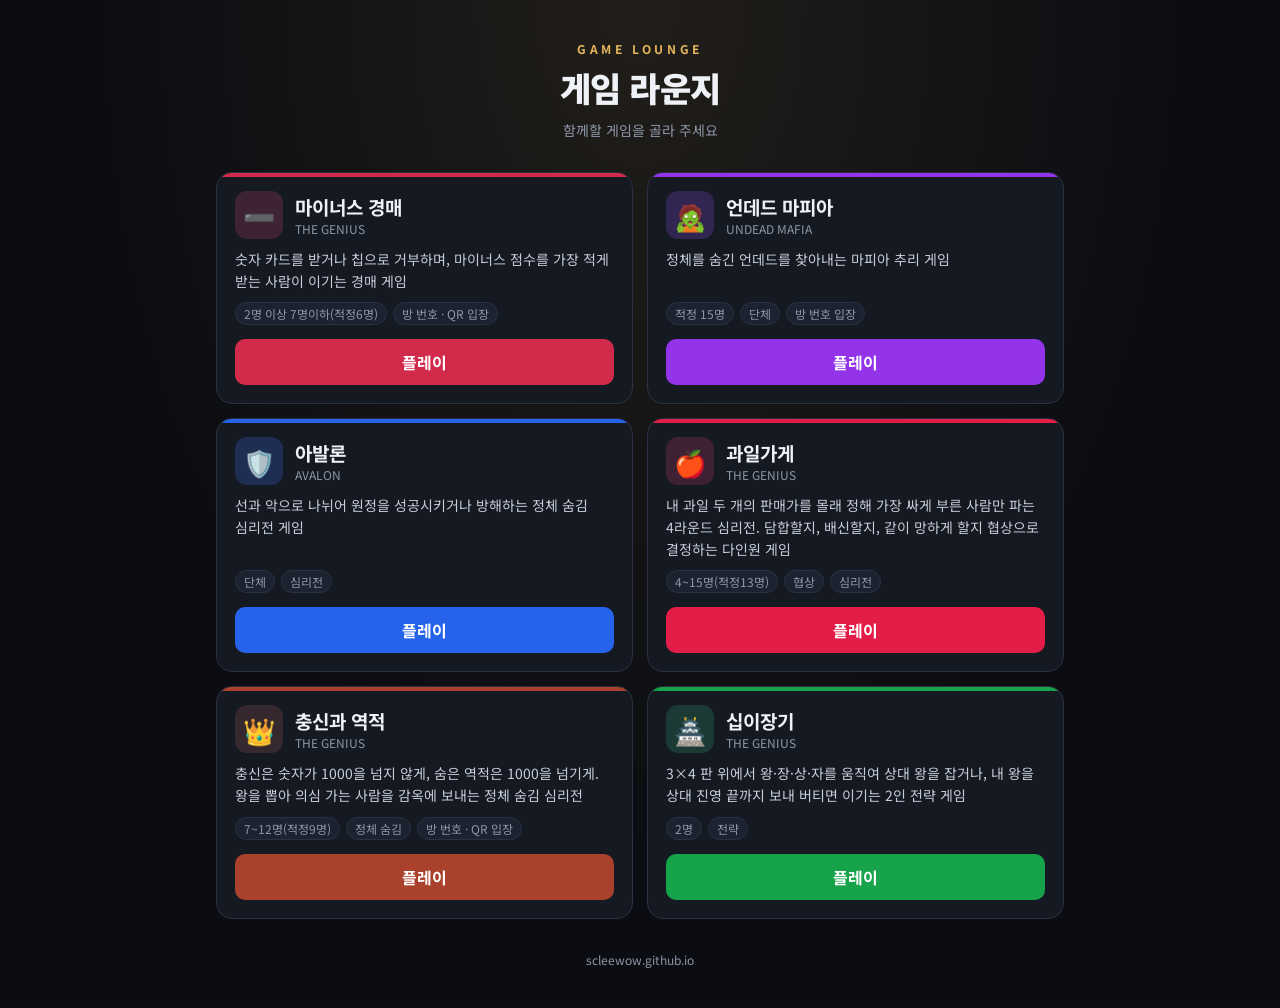
==== index.html @ 60fb1558 "Add new game section for 충신과 역적" ====
<!doctype html>
<html lang="ko">
<head>
  <meta charset="utf-8" />
  <meta name="viewport" content="width=device-width, initial-scale=1, viewport-fit=cover" />
  <meta name="theme-color" content="#0b0d12" />
  <title>게임 라운지</title>
  <link rel="icon" href="data:image/svg+xml,%3Csvg xmlns='http://www.w3.org/2000/svg' viewBox='0 0 32 32'%3E%3Crect width='32' height='32' rx='7' fill='%23e6b65c'/%3E%3Ctext x='16' y='22' font-size='16' text-anchor='middle'%3E%F0%9F%8E%B2%3C/text%3E%3C/svg%3E" />
  <link rel="preconnect" href="https://fonts.googleapis.com" />
  <link rel="preconnect" href="https://fonts.gstatic.com" crossorigin />
  <link href="https://fonts.googleapis.com/css2?family=Noto+Sans+KR:wght@400;500;700;900&display=swap" rel="stylesheet" />
  <style>
    :root {
      --bg: #0b0d12;
      --panel: #151922;
      --panel-2: #1c2230;
      --line: #2a3142;
      --text: #eef1f6;
      --muted: #8d96a8;
      --gold: #e6b65c;
    }
    * { box-sizing: border-box; }
    html, body { margin: 0; }
    body {
      font-family: 'Noto Sans KR', system-ui, sans-serif;
      color: var(--text);
      background:
        radial-gradient(ellipse at top, rgba(230, 182, 92, 0.10), transparent 60%),
        var(--bg);
      min-height: 100vh;
      -webkit-tap-highlight-color: transparent;
    }
    .wrap {
      max-width: 880px;
      margin: 0 auto;
      padding: 40px 16px calc(40px + env(safe-area-inset-bottom));
    }
    header { text-align: center; margin-bottom: 32px; }
    header .kicker {
      color: var(--gold);
      font-size: 12px;
      font-weight: 700;
      letter-spacing: 0.3em;
    }
    header h1 {
      margin: 6px 0 8px;
      font-size: 34px;
      font-weight: 900;
      letter-spacing: -0.02em;
    }
    header p { margin: 0; color: var(--muted); font-size: 14px; }

    .grid {
      display: grid;
      grid-template-columns: repeat(auto-fill, minmax(300px, 1fr));
      gap: 14px;
    }
    .card {
      position: relative;
      display: flex;
      flex-direction: column;
      gap: 10px;
      padding: 18px;
      border-radius: 16px;
      background: var(--panel);
      border: 1px solid var(--line);
      color: inherit;
      text-decoration: none;
      overflow: hidden;
      transition: transform 0.15s, border-color 0.15s;
    }
    .card::before {
      content: '';
      position: absolute;
      inset: 0 0 auto 0;
      height: 4px;
      background: var(--accent);
    }
    .card:hover, .card:focus-visible { transform: translateY(-2px); border-color: var(--accent); outline: none; }
    .card:active { transform: translateY(0); }
    .card-top { display: flex; align-items: center; gap: 12px; }
    .icon {
      width: 48px;
      height: 48px;
      flex: 0 0 auto;
      border-radius: 12px;
      display: flex;
      align-items: center;
      justify-content: center;
      font-size: 26px;
      background: color-mix(in srgb, var(--accent) 18%, var(--panel-2));
    }
    .card h2 { margin: 0; font-size: 19px; font-weight: 700; }
    .card .sub { font-size: 12px; color: var(--muted); }
    .card .desc { margin: 0; font-size: 14px; line-height: 1.55; color: #c7cdd8; word-break: keep-all; flex: 1; }
    .meta { display: flex; flex-wrap: wrap; gap: 6px; }
    .tag {
      font-size: 12px;
      padding: 2px 8px;
      border-radius: 999px;
      background: var(--panel-2);
      border: 1px solid var(--line);
      color: var(--muted);
    }
    .play {
      margin-top: 4px;
      text-align: center;
      font-weight: 700;
      padding: 11px;
      border-radius: 10px;
      background: var(--accent);
      color: #fff;
    }
    footer { margin-top: 32px; text-align: center; color: var(--muted); font-size: 12px; }
  </style>
</head>
<body>
  <div class="wrap">
    <header>
      <div class="kicker">GAME LOUNGE</div>
      <h1>게임 라운지</h1>
      <p>함께할 게임을 골라 주세요</p>
    </header>

    <main class="grid" id="games"></main>

    <footer>scleewow.github.io</footer>
  </div>

  <script>
    // 게임을 추가하려면 이 목록에 한 줄만 추가하면 됩니다.
    const GAMES = [
      {
        path: 'minus/',
        icon: '➖',
        title: '마이너스 경매',
        sub: 'THE GENIUS',
        desc: '숫자 카드를 받거나 칩으로 거부하며, 마이너스 점수를 가장 적게 받는 사람이 이기는 경매 게임',
        tags: ['2명 이상 7명이하(적정6명)', '방 번호 · QR 입장'],
        accent: '#d12a4a',
      },
      {
        path: 'mafia/',
        icon: '🧟',
        title: '언데드 마피아',
        sub: 'UNDEAD MAFIA',
        desc: '정체를 숨긴 언데드를 찾아내는 마피아 추리 게임',
        tags: ['적정 15명', '단체', '방 번호 입장'],
        accent: '#9333ea',
      },
      {
        path: 'avalon/',
        icon: '🛡️',
        title: '아발론',
        sub: 'AVALON',
        desc: '선과 악으로 나뉘어 원정을 성공시키거나 방해하는 정체 숨김 심리전 게임',
        tags: ['단체', '심리전'],
        accent: '#2563eb',
      },
      {
        path: 'fruit/',
        icon: '🍎',
        title: '과일가게',
        sub: 'THE GENIUS',
        desc: '내 과일 두 개의 판매가를 몰래 정해 가장 싸게 부른 사람만 파는 4라운드 심리전. 담합할지, 배신할지, 같이 망하게 할지 협상으로 결정하는 다인원 게임',
        tags: ['4~15명(적정13명)', '협상', '심리전'],
        accent: '#e11d48',
      },      
      {
        path: 'loyal/',
        icon: '👑',
        title: '충신과 역적',
        sub: 'THE GENIUS',
        desc: '충신은 숫자가 1000을 넘지 않게, 숨은 역적은 1000을 넘기게. 왕을 뽑아 의심 가는 사람을 감옥에 보내는 정체 숨김 심리전',
        tags: ['7~12명(적정9명)', '정체 숨김', '방 번호 · QR 입장'],
        accent: '#a9412c',
      },
      {
        path: 'chess/',
        icon: '🏯',
        title: '십이장기',
        sub: 'THE GENIUS',
        desc: '3×4 판 위에서 왕·장·상·자를 움직여 상대 왕을 잡거나, 내 왕을 상대 진영 끝까지 보내 버티면 이기는 2인 전략 게임',
        tags: ['2명', '전략'],
        accent: '#16a34a',
      },
    ];

    const esc = (s) => String(s).replace(/[&<>"']/g, (c) => (
      { '&': '&amp;', '<': '&lt;', '>': '&gt;', '"': '&quot;', "'": '&#39;' }[c]));

    document.getElementById('games').innerHTML = GAMES.map((g) => `
      <a class="card" href="${esc(g.path)}" style="--accent:${esc(g.accent)}">
        <div class="card-top">
          <div class="icon">${g.icon}</div>
          <div>
            <h2>${esc(g.title)}</h2>
            <div class="sub">${esc(g.sub)}</div>
          </div>
        </div>
        <p class="desc">${esc(g.desc)}</p>
        <div class="meta">${g.tags.map((t) => `<span class="tag">${esc(t)}</span>`).join('')}</div>
        <div class="play">플레이</div>
      </a>`).join('');
  </script>
</body>
</html>
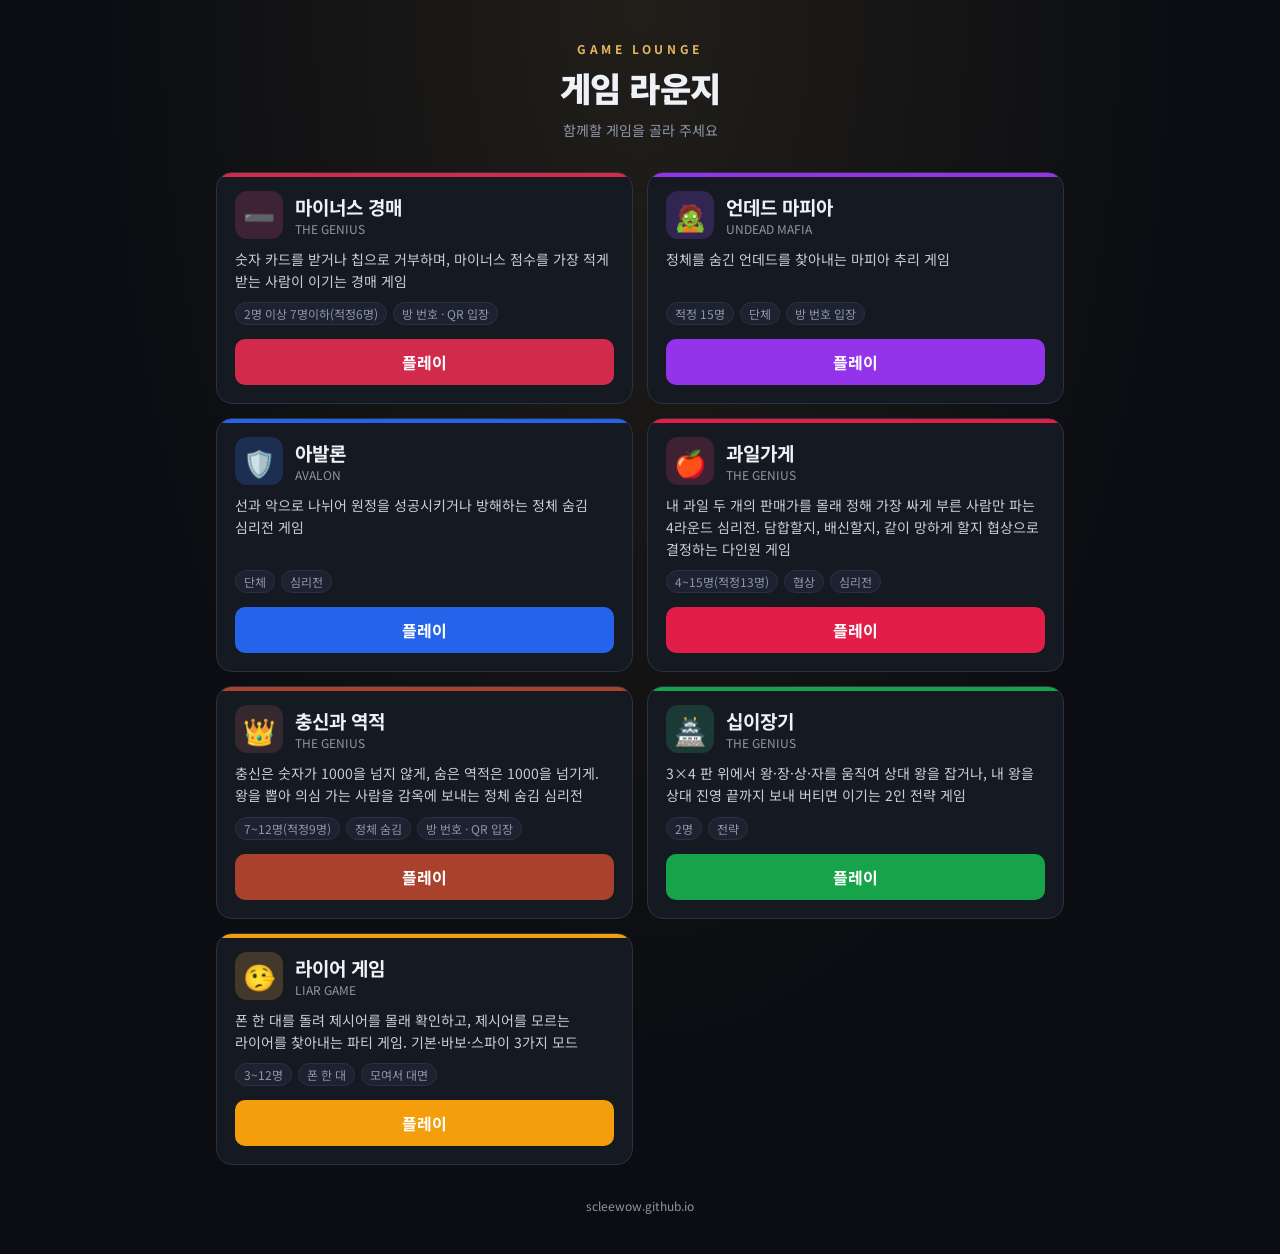
==== commit 4814a733: "Update index.html" ====
--- a/index.html
+++ b/index.html
@@ -184,6 +184,15 @@
         tags: ['2명', '전략'],
         accent: '#16a34a',
       },
+      {
+        path: 'lier/',
+        icon: '🤥',
+        title: '라이어 게임',
+        sub: 'LIAR GAME',
+        desc: '폰 한 대를 돌려 제시어를 몰래 확인하고, 제시어를 모르는 라이어를 찾아내는 파티 게임. 기본·바보·스파이 3가지 모드',
+        tags: ['3~12명', '폰 한 대', '모여서 대면'],
+        accent: '#f59e0b',
+      },
     ];
 
     const esc = (s) => String(s).replace(/[&<>"']/g, (c) => (
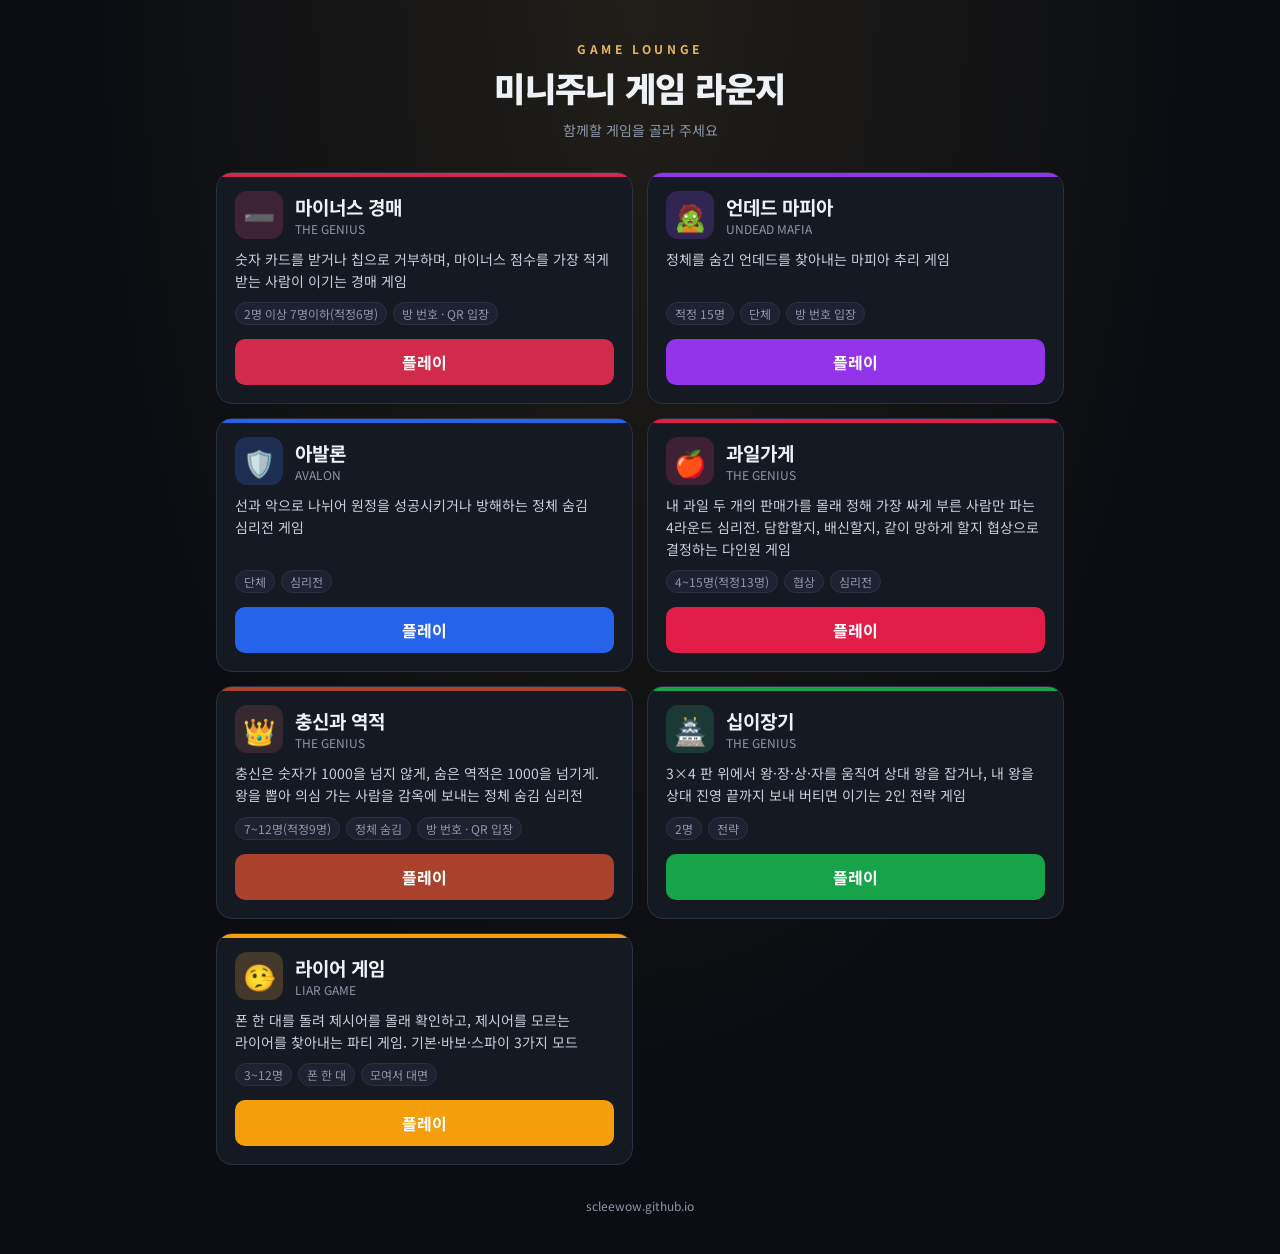
==== commit 78a433ab: "Update index.html" ====
--- a/index.html
+++ b/index.html
@@ -118,7 +118,7 @@
   <div class="wrap">
     <header>
       <div class="kicker">GAME LOUNGE</div>
-      <h1>게임 라운지</h1>
+      <h1>미니주니 게임 라운지</h1>
       <p>함께할 게임을 골라 주세요</p>
     </header>
 
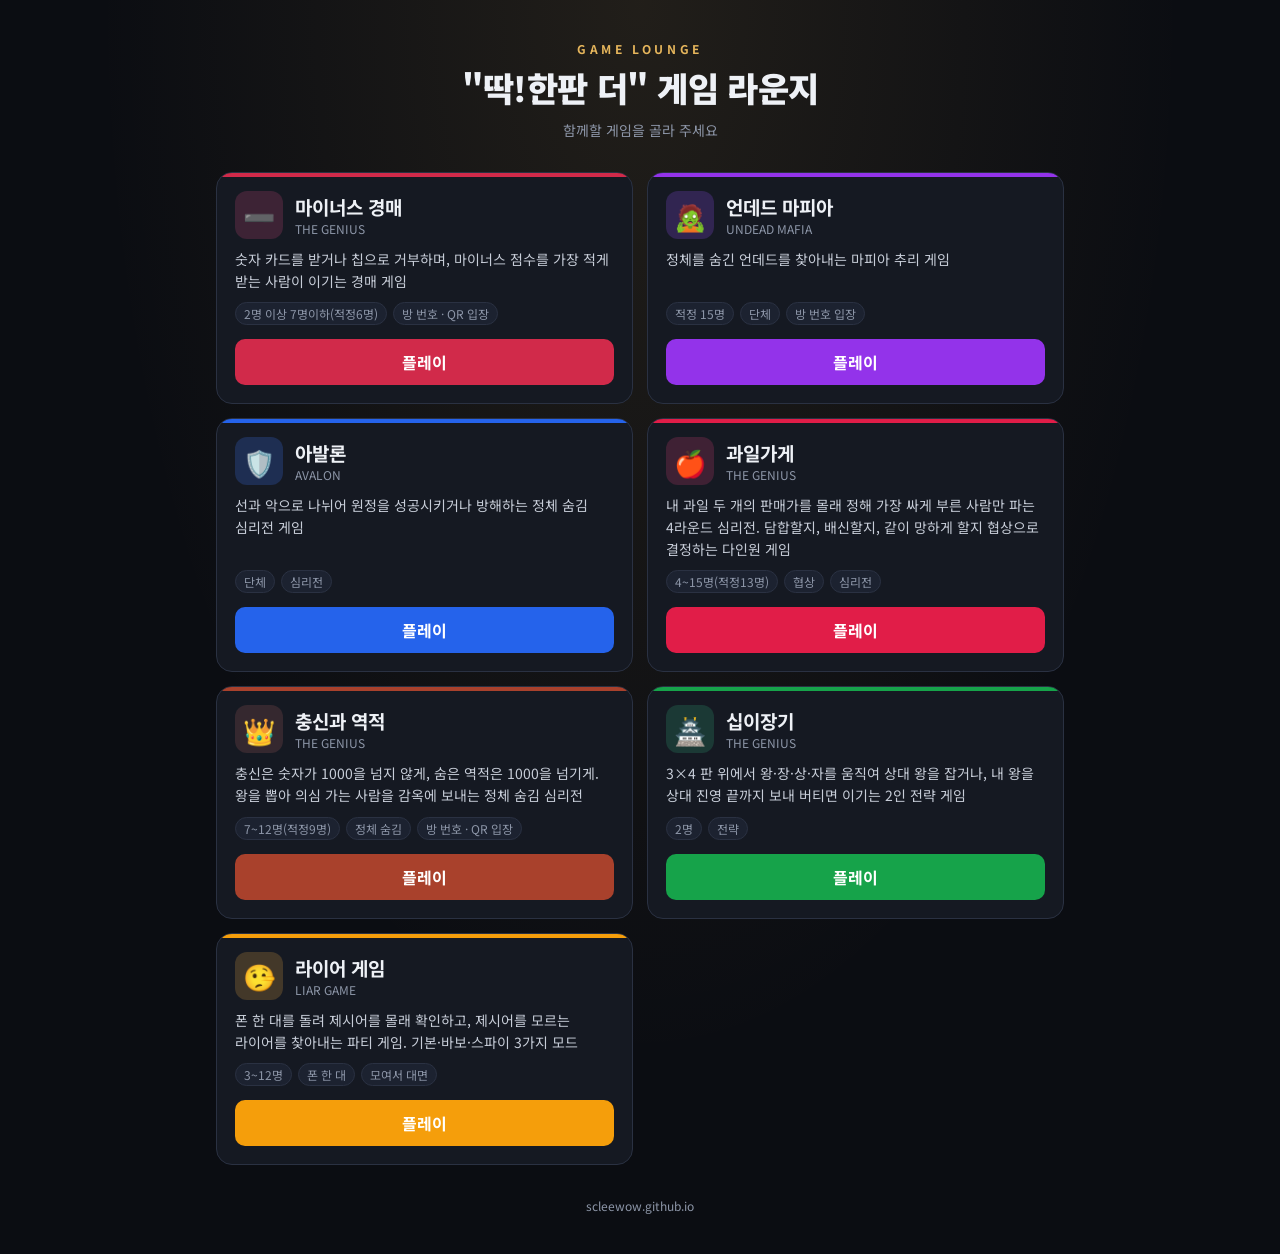
==== commit 960826e4: "Update index.html" ====
--- a/index.html
+++ b/index.html
@@ -118,7 +118,7 @@
   <div class="wrap">
     <header>
       <div class="kicker">GAME LOUNGE</div>
-      <h1>미니주니 게임 라운지</h1>
+      <h1>"딱!한판 더" 게임 라운지</h1>
       <p>함께할 게임을 골라 주세요</p>
     </header>
 
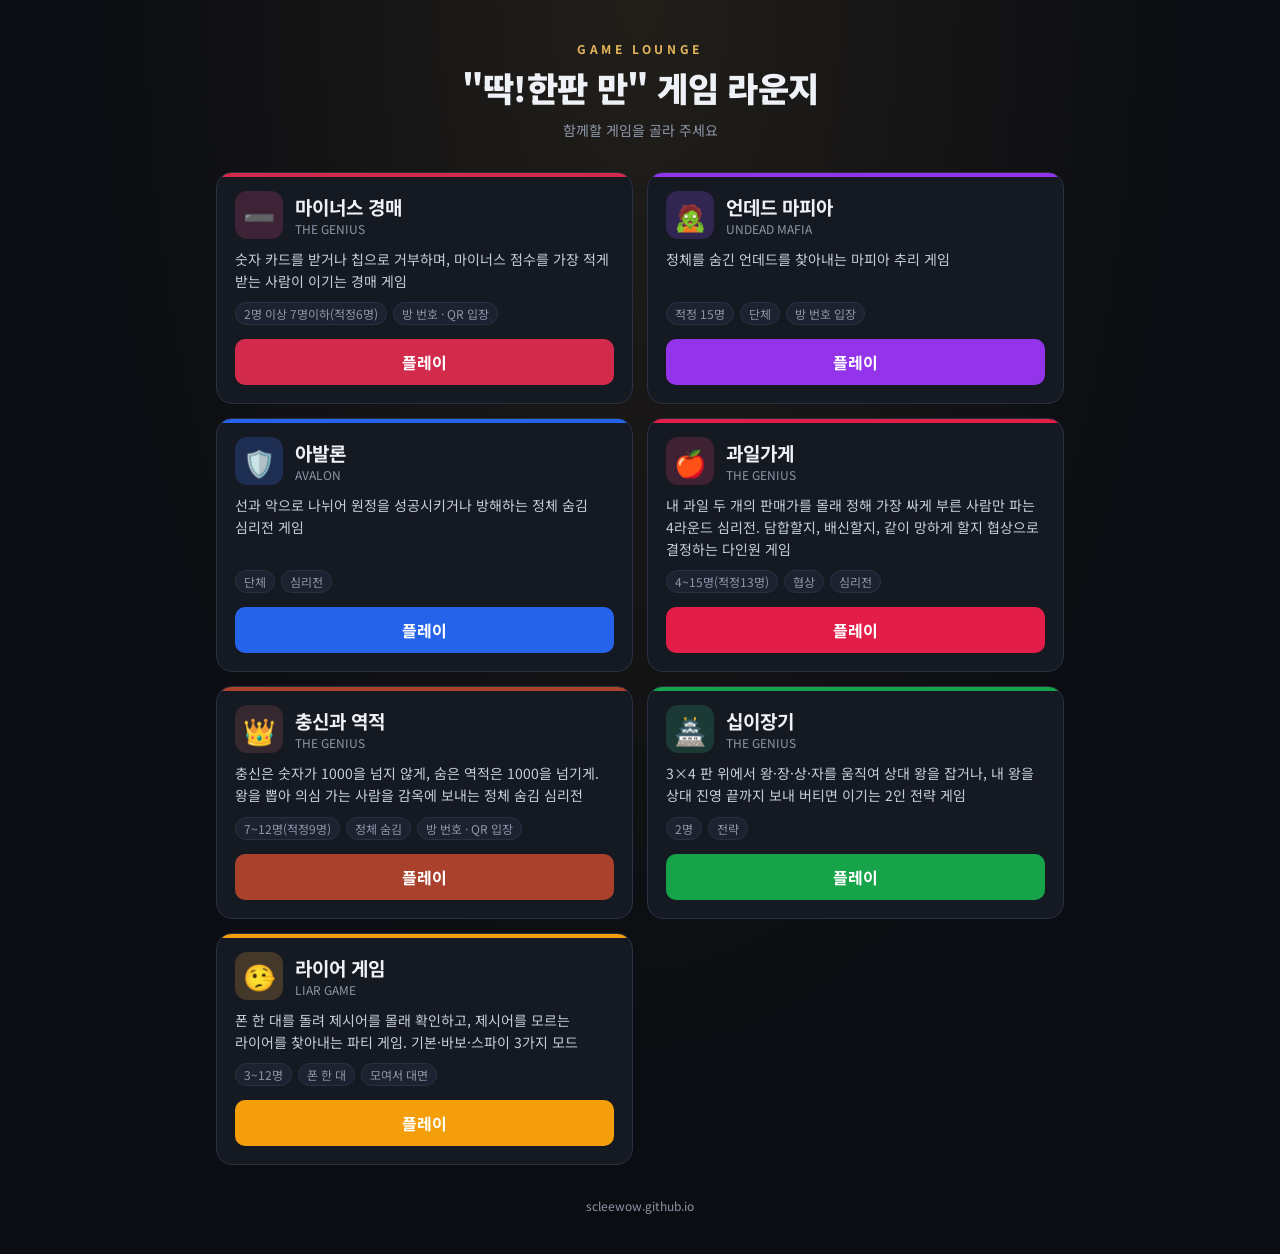
==== commit 8e75f42e: "Change game lounge title from '딱!한판 더' to '딱!한판 만'" ====
--- a/index.html
+++ b/index.html
@@ -118,7 +118,7 @@
   <div class="wrap">
     <header>
       <div class="kicker">GAME LOUNGE</div>
-      <h1>"딱!한판 더" 게임 라운지</h1>
+      <h1>"딱!한판 만" 게임 라운지</h1>
       <p>함께할 게임을 골라 주세요</p>
     </header>
 
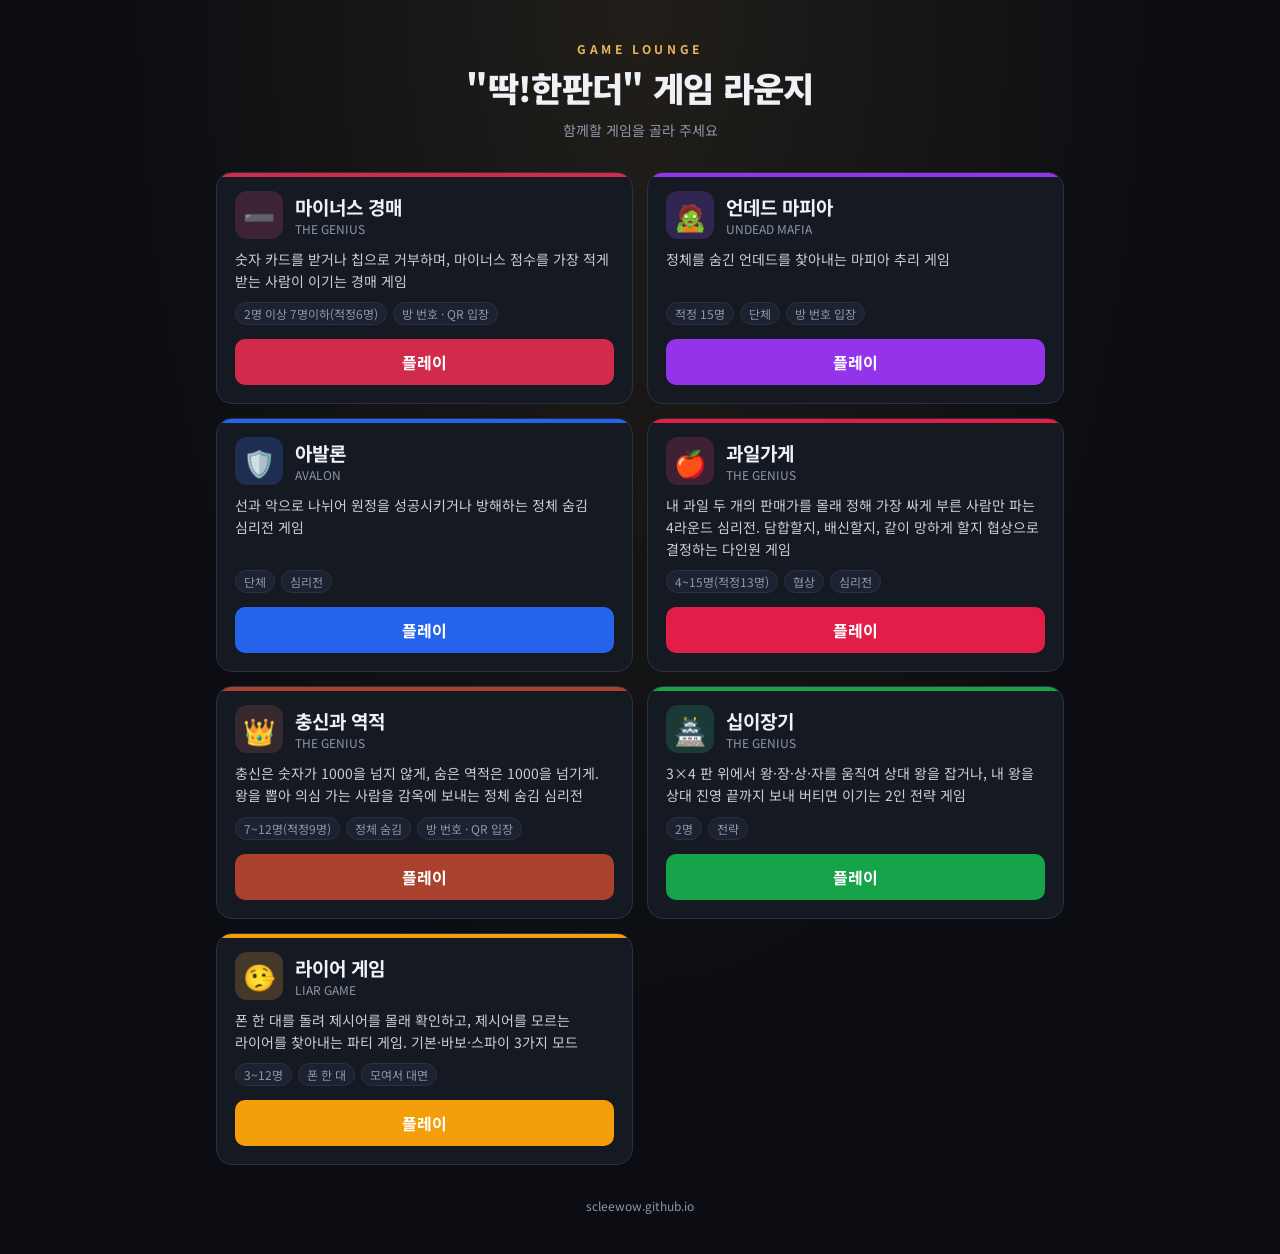
==== commit 6b8926f4: "Update index.html" ====
--- a/index.html
+++ b/index.html
@@ -118,7 +118,7 @@
   <div class="wrap">
     <header>
       <div class="kicker">GAME LOUNGE</div>
-      <h1>"딱!한판 만" 게임 라운지</h1>
+      <h1>"딱!한판더" 게임 라운지</h1>
       <p>함께할 게임을 골라 주세요</p>
     </header>
 
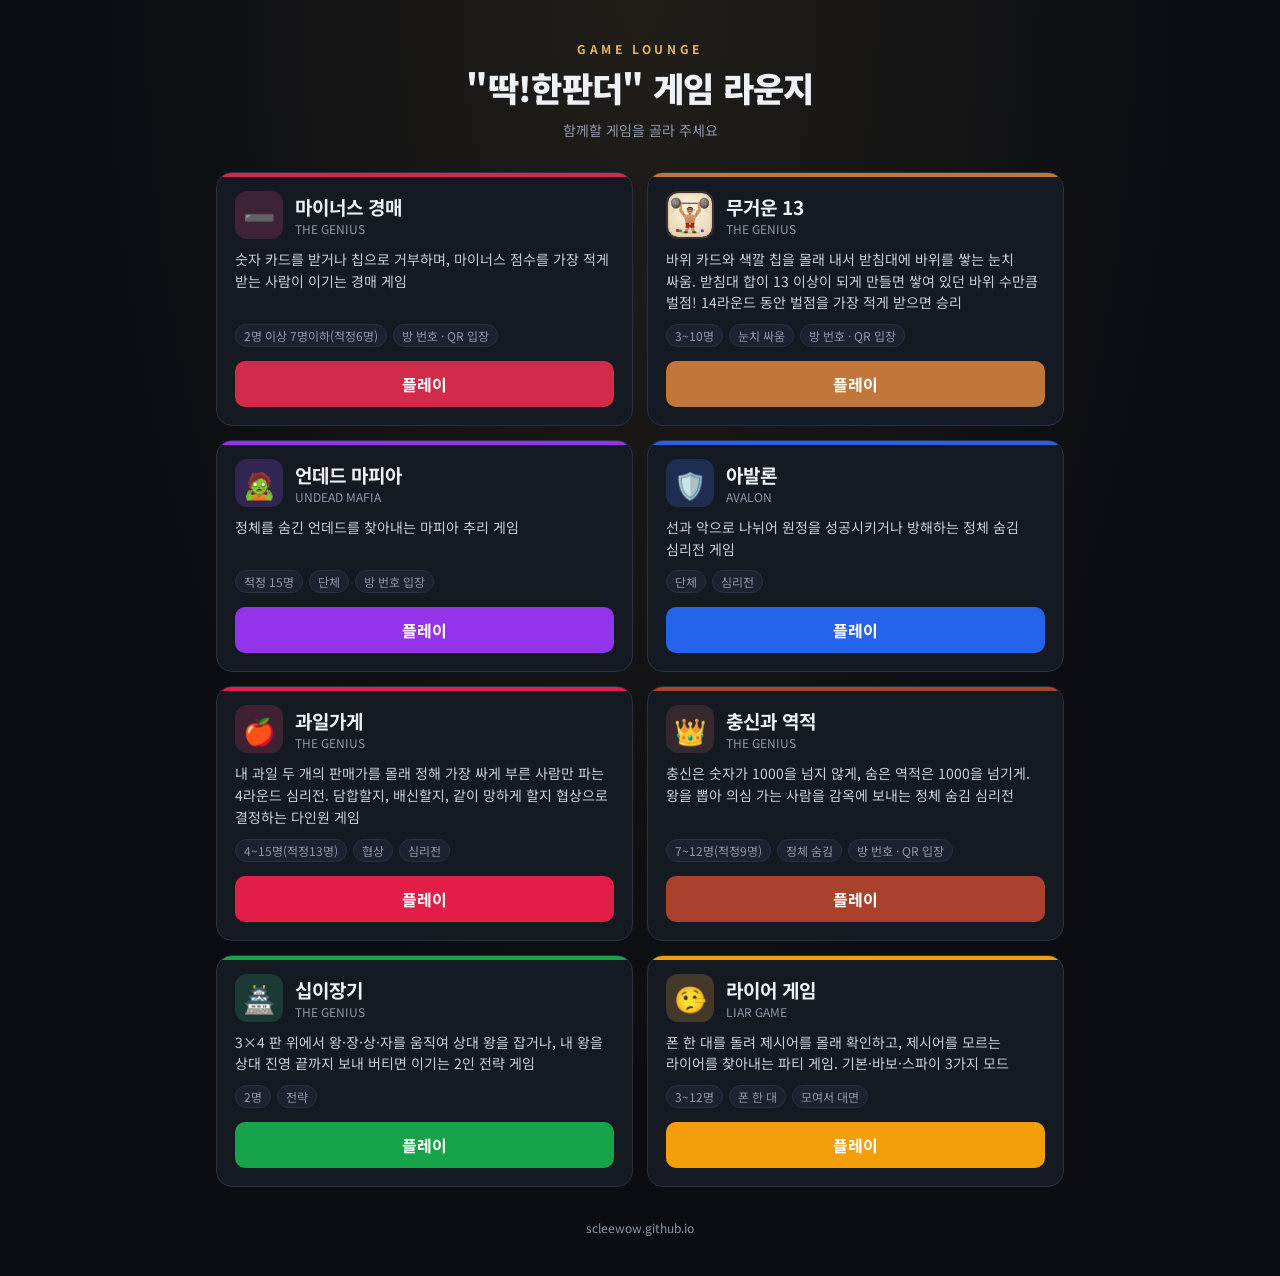
==== commit 09c120a2: "Update index.html" ====
--- a/index.html
+++ b/index.html
@@ -140,6 +140,15 @@
         accent: '#d12a4a',
       },
       {
+        path: 'heavy13/',
+        icon: '<img src="heavy13/icon.svg" alt="" style="width:44px;height:44px;border-radius:10px;display:block;">',
+        title: '무거운 13',
+        sub: 'THE GENIUS',
+        desc: '바위 카드와 색깔 칩을 몰래 내서 받침대에 바위를 쌓는 눈치 싸움. 받침대 합이 13 이상이 되게 만들면 쌓여 있던 바위 수만큼 벌점! 14라운드 동안 벌점을 가장 적게 받으면 승리',
+        tags: ['3~10명', '눈치 싸움', '방 번호 · QR 입장'],
+        accent: '#c2773a',
+      },
+      {
         path: 'mafia/',
         icon: '🧟',
         title: '언데드 마피아',
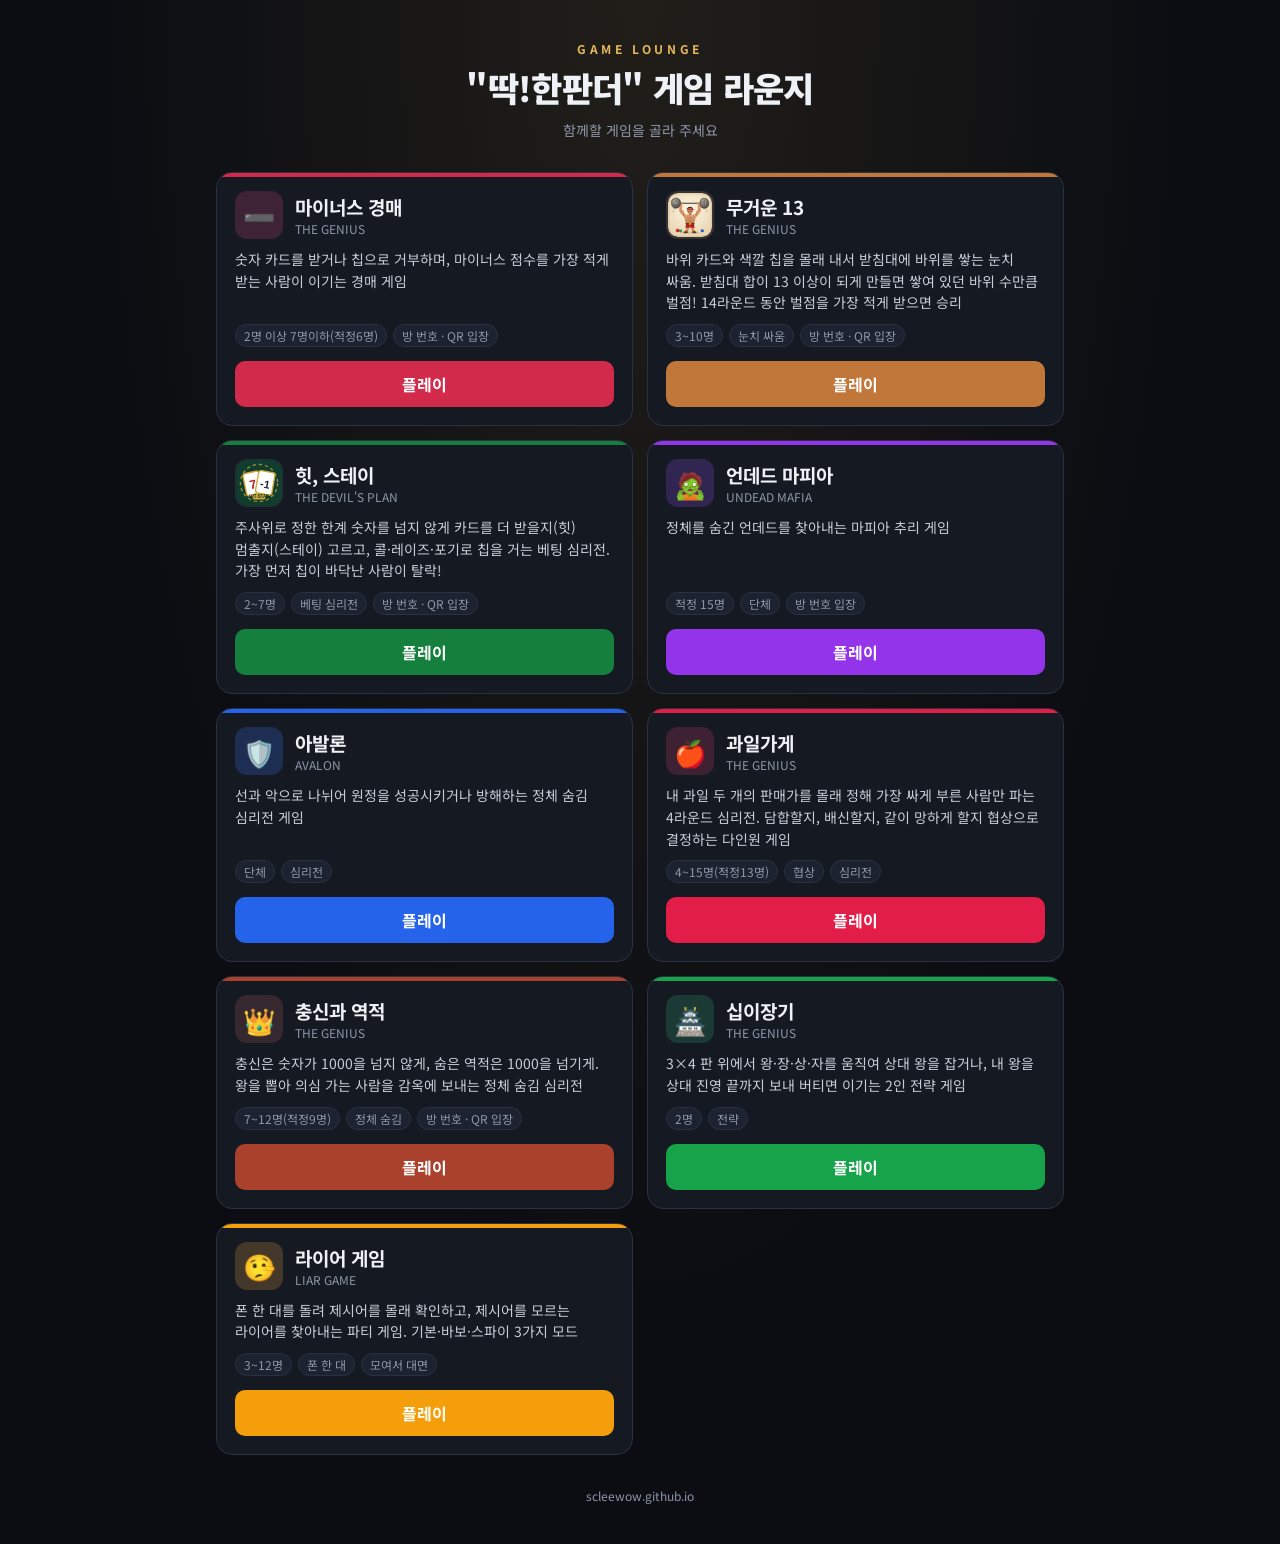
==== commit a971bd30: "힛, 스테이(HIT, STAY) 게임 추가 (/hitstay) - 원작 룰(최저 보유자 한도)과 포커 룰(올인·사이드팟) 베팅 방식 선택 - Supabase 서버 로직: supab" ====
--- a/index.html
+++ b/index.html
@@ -149,6 +149,15 @@
         accent: '#c2773a',
       },
       {
+        path: 'hitstay/',
+        icon: '<img src="hitstay/icon.svg" alt="" style="width:44px;height:44px;border-radius:10px;display:block;">',
+        title: '힛, 스테이',
+        sub: "THE DEVIL'S PLAN",
+        desc: '주사위로 정한 한계 숫자를 넘지 않게 카드를 더 받을지(힛) 멈출지(스테이) 고르고, 콜·레이즈·포기로 칩을 거는 베팅 심리전. 가장 먼저 칩이 바닥난 사람이 탈락!',
+        tags: ['2~7명', '베팅 심리전', '방 번호 · QR 입장'],
+        accent: '#15803d',
+      },
+      {
         path: 'mafia/',
         icon: '🧟',
         title: '언데드 마피아',
